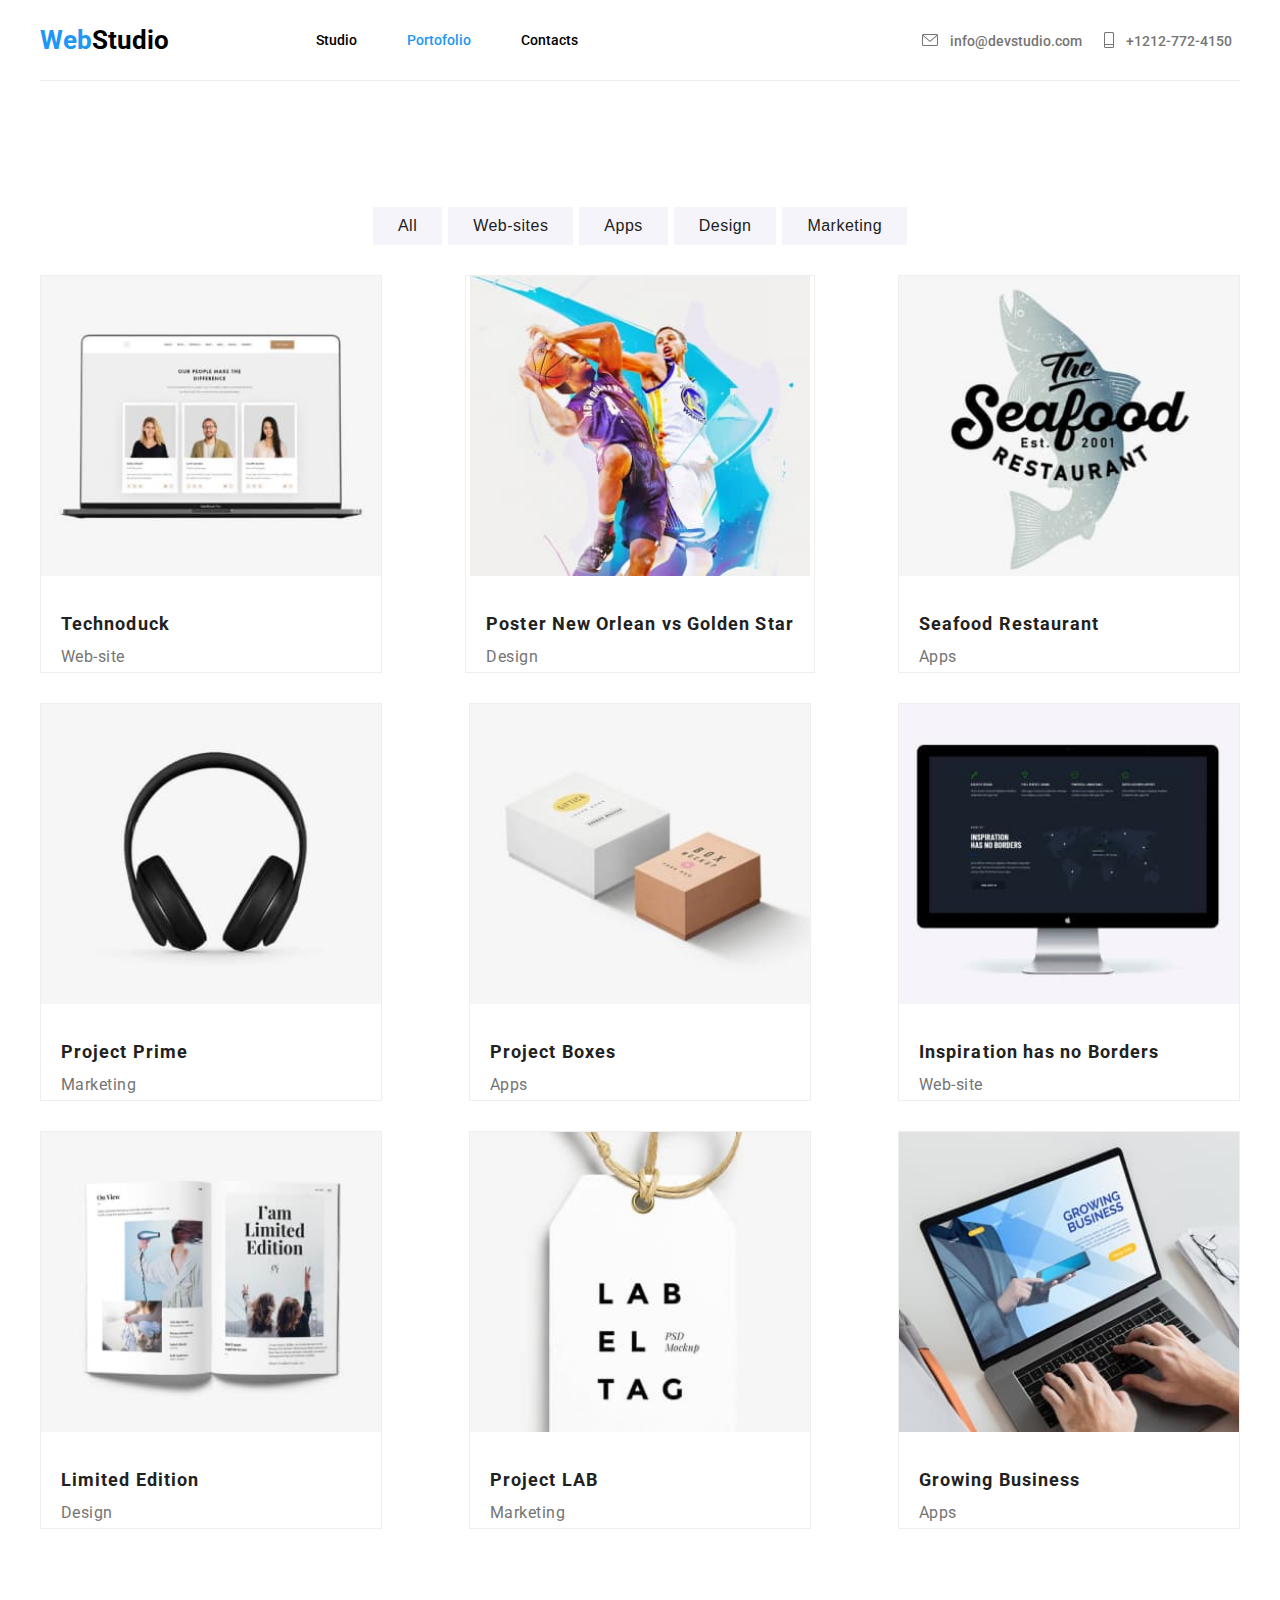
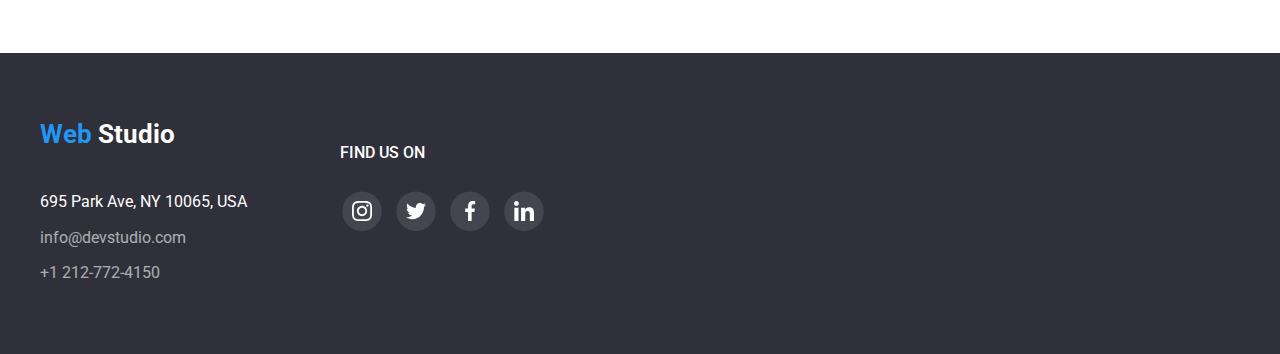
==== portofolio.html @ e216e105 "Add portofolio" ====
<!DOCTYPE html>
<html lang="en">

<head>
  <meta charset="UTF-8">
  <meta name="viewport" content="width=device-width, initial-scale=1.0">
  <title>Portofolio</title>
  <link rel="preconnect" href="https://fonts.googleapis.com">
  <link rel="preconnect" href="https://fonts.gstatic.com" crossorigin>
  <link href="https://fonts.googleapis.com/css2?family=Raleway:wght@700&family=Roboto:wght@400;500;700&display=swap"
    rel="stylesheet">

  <link rel="stylesheet" href="css/styles.css" />
</head>

<body class="Portofolio-page">
  <header>
    <!--Navigation bar-->
    <div class="header-container container" id="header-container container">
      <div>
        <span class="top-logo">
          <a href="/index.html"><span class="text-blue">Web</span><span class="text-black">Studio</span></a>
        </span>
        <div class="top-nav">
          <nav class="nav-container" id="nav-container">
            <ul>
              <li><a href="./index.html" class="nav-link">Studio</a></li>
              <li><a href="./portofolio.html" class="nav-link current">Portofolio</a></li>
              <li><a href="./contacts.html" class="nav-link">Contacts</a></li>
            </ul>
          </nav>
        </div>
      </div>
      <ul class="contact-header">
        <li>
          <svg width="16" height="13" viewBox="0 0 16 13" fill="none" xmlns="http://www.w3.org/2000/svg">
            <path
              d="M14.5 0.988403H1.50001C0.672854 0.988403 0 1.66103 0 2.4879V11.4848C0 12.3117 0.672854 12.9843 1.50001 12.9843H14.5C15.3271 12.9843 16 12.3117 16 11.4848V2.4879C16 1.66103 15.3271 0.988403 14.5 0.988403ZM14.5 1.98806C14.5679 1.98806 14.6325 2.00215 14.6916 2.02675L8 7.82445L1.30833 2.02675C1.36742 2.00218 1.43204 1.98806 1.49998 1.98806H14.5ZM14.5 11.9846H1.50001C1.22414 11.9846 0.999996 11.7606 0.999996 11.4848V3.0829L7.67236 8.86363C7.76661 8.94513 7.8833 8.98566 8 8.98566C8.1167 8.98566 8.23339 8.94516 8.32764 8.86363L15 3.0829V11.4848C15 11.7606 14.7759 11.9846 14.5 11.9846Z"
              fill="#757575" />
          </svg>
          <a href="https://www.info@devstudio.com/" target="_blank" class="Mail">info@devstudio.com</a>
        </li>
        <li>
          <svg width="10" height="16" viewBox="0 0 10 16" fill="none" xmlns="http://www.w3.org/2000/svg">
            <path
              d="M8.5 0H1.5C0.672848 0 0 0.672848 0 1.5V14.5C0 15.3272 0.672848 16 1.5 16H8.5C9.32715 16 10 15.3272 10 14.5V1.5C10 0.672848 9.32715 0 8.5 0ZM1.5 1H8.5C8.77588 1 9 1.22412 9 1.5V12H1V1.5C1 1.22412 1.22412 1 1.5 1ZM8.5 15H1.5C1.22412 15 1 14.7759 1 14.5V13H9V14.5C9 14.7759 8.77588 15 8.5 15Z"
              fill="#757575" />
          </svg>
          <a href="tel:+1212-772-4150">+1212-772-4150</a>
        </li>
      </ul>
    </div>
  </header>
  <br>
  <br>
  <main class="container">
    <section class="products-container">
      <div class="filters">
          <button class="button">All</button>
          <button class="button">Web-sites</button>
          <button class="button">Apps</button>
          <button class="button">Design</button>
          <button class="button">Marketing</button>
      </div>
      
        <ul class="products-list">
          <li>
            <div class="box-products">
              <div class="box-overlay">
                <p class="text-box">Technoduck is a state-of-the-art coronavirus distribution platform. Companies use this platform for digital
                  espionage
                  and attacks on competitors' secure servers.</p>
              </div>
              <img src="./Images/Laptop.jpg" alt="Technoduck" />
            </div>
            <div>
              <h3>Technoduck</h3>
              <p>Web-site</p>
            </div>
          </li>
          <li>
            <div class="box-products">
              <div class="box-overlay">
                <p class="text-box">Poster New Orlean vs Golden Star is a state-of-the-art coronavirus distribution platform. Companies use this platform for digital
                  espionage
                  and attacks on competitors' secure servers.</p>
              </div>
            <img src="./Images/Baschetball.jpg" alt="Poster New Orlean vs Golden Star" />
            </div>
           <div>
            <h3>Poster New Orlean vs Golden Star</h3>
            <p>Design</p>
           </div>
          </li>
          <li>
            <div class="box-products">
              <div class="box-overlay">
                <p class="text-box">Seafood Restaurant is a state-of-the-art coronavirus distribution platform. Companies use this
                  platform for digital
                  espionage
                  and attacks on competitors' secure servers.</p>
              </div>
            <img src="./Images/Fisch.jpg" alt="Seafood Restaurant " />
            </div>
           <div>
            <h3>Seafood Restaurant</h3>
            <p>Apps</p>
           </div>
          </li>
          <li>
            <div class="box-products">
              <div class="box-overlay">
                <p class="text-box">Project Prime is a state-of-the-art coronavirus distribution platform. Companies use this
                  platform for digital
                  espionage
                  and attacks on competitors' secure servers.</p>
              </div>
            <img src="./Images/Headphones.jpg" alt="Project Prime" />
             </div>
           <div>
            <h3>Project Prime</h3>
            <p>Marketing</p>
           </div>
          </li>
          <li>
            <div class="box-products">
              <div class="box-overlay">
                <p class="text-box">Project Boxes is a state-of-the-art coronavirus distribution platform. Companies use this
                  platform for digital
                  espionage
                  and attacks on competitors' secure servers.</p>
              </div>
            <img src="./Images/Box.jpg" alt="Project Boxes" />
            </div>
           <div>
            <h3>Project Boxes</h3>
            <p>Apps</p>
           </div>
          </li>
          <li>
            <div class="box-products">
              <div class="box-overlay">
                <p class="text-box">Inspiration has no Borders is a state-of-the-art coronavirus distribution platform. Companies use this
                  platform for digital
                  espionage
                  and attacks on competitors' secure servers.</p>
              </div>
            <img src="./Images/I-Mac.jpg" alt="Inspiration has no Borders" />
            </div>
           <div>
            <h3>Inspiration has no Borders</h3>
            <p>Web-site</p>
           </div>
          </li>
          <li>
            <div class="box-products">
              <div class="box-overlay">
                <p class="text-box">Limited Edition is a state-of-the-art coronavirus distribution platform. Companies use this
                  platform for digital
                  espionage
                  and attacks on competitors' secure servers.</p>
              </div>
            <img src="./Images/Book.jpg" alt="Limited Edition" />
            </div>
           <div>
            <h3>Limited Edition</h3>
            <p>Design</p>
           </div>
          </li>
          <li>
            <div class="box-products">
              <div class="box-overlay">
                <p class="text-box">Project LAB is a state-of-the-art coronavirus distribution platform. Companies use this
                  platform for digital
                  espionage
                  and attacks on competitors' secure servers.</p>
              </div>
            <img src="./Images/Tag.jpg" alt="Project LAB" />
            </div>
           <div>
            <h3>Project LAB</h3>
            <p>Marketing</p>
           </div>
          </li>
          <li>
            <div class="box-products">
              <div class="box-overlay">
                <p class="text-box">Growing Business is a state-of-the-art coronavirus distribution platform. Companies use this
                  platform for digital
                  espionage
                  and attacks on competitors' secure servers.</p>
              </div>
            <img src="./Images/Write.jpg" alt="Growing Business" />
            </div>
           <div>
            <h3>Growing Business</h3>
            <p>Apps</p>
           </div>
          </li>
        </ul>
    </section>
  </main>
  <!-- Contact Adress -->
  <footer>
    <div class="footer-parent-container container">
      <div class="footer-child-container">
        <div class="logo-container">
          <p>
            <span class="footer-logo-text"><span class="text-blue">Web</span>
              <span class="text-white">Studio</span></span>
          </p>
        </div>
        <div class="footer-adress">
          <address>
            <p>695 Park Ave, NY 10065, USA</p>
          </address>
        </div>
    
        <p><a href="mailto:info@devstudio.com">info@devstudio.com</a></p>
        <p><a href="tel:+1 212-772-4150">+1 212-772-4150</a></p>
      </div>
      <div class="footer-child-container">
        <div class="social">
          <h3>FIND US ON</h3>
        </div>
        <ul class="social-icons">
          <li class="icon">
            <svg width="20" height="20" viewBox="0 0 20 20" fill="none" xmlns="http://www.w3.org/2000/svg">
              <g clip-path="url(#clip0_81207_563)">
                <path
                  d="M19.9804 5.88005C19.9336 4.81738 19.7617 4.0868 19.5156 3.45374C19.2616 2.78176 18.8709 2.18014 18.359 1.68002C17.8589 1.1721 17.2533 0.777435 16.5891 0.527447C15.9524 0.281274 15.2256 0.109427 14.163 0.0625732C13.0924 0.0117516 12.7525 0 10.0371 0C7.32173 0 6.98185 0.0117516 5.91521 0.0586052C4.85253 0.105459 4.12195 0.277459 3.48904 0.523479C2.81692 0.777435 2.2153 1.16814 1.71517 1.68002C1.20726 2.18014 0.812743 2.78573 0.562603 3.44992C0.31643 4.0868 0.144583 4.81341 0.0977294 5.87609C0.0469078 6.9467 0.0351562 7.28658 0.0351562 10.002C0.0351562 12.7173 0.0469078 13.0572 0.0937614 14.1239C0.140615 15.1865 0.312615 15.9171 0.558787 16.5502C0.812743 17.2221 1.20726 17.8238 1.71517 18.3239C2.2153 18.8318 2.82088 19.2265 3.48508 19.4765C4.12195 19.7226 4.84856 19.8945 5.91139 19.9413C6.97788 19.9883 7.31791 19.9999 10.0333 19.9999C12.7487 19.9999 13.0885 19.9883 14.1552 19.9413C15.2179 19.8945 15.9484 19.7226 16.5813 19.4765C17.9254 18.9568 18.9881 17.8941 19.5078 16.5502C19.7538 15.9133 19.9258 15.1865 19.9727 14.1239C20.0195 13.0572 20.0313 12.7173 20.0313 10.002C20.0313 7.28658 20.0273 6.9467 19.9804 5.88005ZM18.1794 14.0457C18.1364 15.0225 17.9723 15.5499 17.8356 15.9015C17.4995 16.7728 16.808 17.4643 15.9367 17.8004C15.5851 17.9372 15.0538 18.1012 14.0809 18.1441C13.026 18.1911 12.7096 18.2027 10.0411 18.2027C7.37255 18.2027 7.05221 18.1911 6.00113 18.1441C5.02438 18.1012 4.49693 17.9372 4.1453 17.8004C3.71171 17.6402 3.31704 17.3862 2.9967 17.0541C2.6646 16.7298 2.41065 16.3391 2.2504 15.9055C2.11365 15.5539 1.94959 15.0225 1.90671 14.0497C1.8597 12.9948 1.8481 12.6783 1.8481 10.0097C1.8481 7.34122 1.8597 7.02087 1.90671 5.96995C1.94959 4.99319 2.11365 4.46575 2.2504 4.11412C2.41065 3.68038 2.6646 3.28586 3.00067 2.96536C3.32483 2.63327 3.71553 2.37931 4.14927 2.21921C4.5009 2.08247 5.03231 1.9184 6.0051 1.87537C7.05999 1.82851 7.37652 1.81676 10.0449 1.81676C12.7174 1.81676 13.0337 1.82851 14.0848 1.87537C15.0616 1.9184 15.589 2.08247 15.9407 2.21921C16.3742 2.37931 16.7689 2.63327 17.0893 2.96536C17.4213 3.28967 17.6753 3.68038 17.8356 4.11412C17.9723 4.46575 18.1364 4.99701 18.1794 5.96995C18.2263 7.02484 18.238 7.34122 18.238 10.0097C18.238 12.6783 18.2263 12.9908 18.1794 14.0457Z"
                  fill="white" />
                <path
                  d="M10.0371 4.86414C7.20074 4.86414 4.89941 7.16531 4.89941 10.0019C4.89941 12.8384 7.20074 15.1396 10.0371 15.1396C12.8737 15.1396 15.1749 12.8384 15.1749 10.0019C15.1749 7.16531 12.8737 4.86414 10.0371 4.86414ZM10.0371 13.3346C8.19702 13.3346 6.70442 11.8421 6.70442 10.0019C6.70442 8.16159 8.19702 6.66914 10.0371 6.66914C11.8774 6.66914 13.3698 8.16159 13.3698 10.0019C13.3698 11.8421 11.8774 13.3346 10.0371 13.3346Z"
                  fill="white" />
                <path
                  d="M16.5775 4.6611C16.5775 5.32346 16.0404 5.86052 15.3779 5.86052C14.7155 5.86052 14.1785 5.32346 14.1785 4.6611C14.1785 3.99858 14.7155 3.46167 15.3779 3.46167C16.0404 3.46167 16.5775 3.99858 16.5775 4.6611Z"
                  fill="white" />
              </g>
              <defs>
                <clipPath id="clip0_81207_563">
                  <rect width="20" height="20" fill="white" />
                </clipPath>
              </defs>
            </svg>
          </li>
          <li class="icon">
            <svg width="20" height="18" viewBox="0 0 20 18" fill="none" xmlns="http://www.w3.org/2000/svg">
              <path
                d="M20 2.79875C19.2563 3.125 18.4637 3.34125 17.6375 3.44625C18.4875 2.93875 19.1363 2.14125 19.4412 1.18C18.6488 1.6525 17.7738 1.98625 16.8412 2.1725C16.0887 1.37125 15.0162 0.875 13.8462 0.875C11.5763 0.875 9.74875 2.7175 9.74875 4.97625C9.74875 5.30125 9.77625 5.61375 9.84375 5.91125C6.435 5.745 3.41875 4.11125 1.3925 1.6225C1.03875 2.23625 0.83125 2.93875 0.83125 3.695C0.83125 5.115 1.5625 6.37375 2.6525 7.1025C1.99375 7.09 1.3475 6.89875 0.8 6.5975C0.8 6.61 0.8 6.62625 0.8 6.6425C0.8 8.635 2.22125 10.29 4.085 10.6712C3.75125 10.7625 3.3875 10.8062 3.01 10.8062C2.7475 10.8062 2.4825 10.7913 2.23375 10.7362C2.765 12.36 4.2725 13.5538 6.065 13.5925C4.67 14.6838 2.89875 15.3412 0.98125 15.3412C0.645 15.3412 0.3225 15.3263 0 15.285C1.81625 16.4563 3.96875 17.125 6.29 17.125C13.835 17.125 17.96 10.875 17.96 5.4575C17.96 5.27625 17.9538 5.10125 17.945 4.9275C18.7588 4.35 19.4425 3.62875 20 2.79875Z"
                fill="white" />
            </svg>
          </li>
          <li class="icon">
            <svg width="20" height="20" viewBox="0 0 20 20" fill="none" xmlns="http://www.w3.org/2000/svg">
              <g clip-path="url(#clip0_81207_553)">
                <path
                  d="M13.3309 3.32083H15.1567V0.140833C14.8417 0.0975 13.7584 0 12.4967 0C9.86422 0 8.06088 1.65583 8.06088 4.69917V7.5H5.15588V11.055H8.06088V20H11.6226V11.0558H14.4101L14.8526 7.50083H11.6217V5.05167C11.6226 4.02417 11.8992 3.32083 13.3309 3.32083Z"
                  fill="white" />
              </g>
              <defs>
                <clipPath id="clip0_81207_553">
                  <rect width="20" height="20" fill="white" />
                </clipPath>
              </defs>
            </svg>
      
          </li>
          <li class="icon">
            <svg width="20" height="20" viewBox="0 0 20 20" fill="none" xmlns="http://www.w3.org/2000/svg">
              <g clip-path="url(#clip0_81207_547)">
                <path
                  d="M19.9951 20.0001V19.9993H20.0001V12.6643C20.0001 9.07593 19.2276 6.31177 15.0326 6.31177C13.0159 6.31177 11.6626 7.41843 11.1101 8.4676H11.0517V6.64677H7.07422V19.9993H11.2159V13.3876C11.2159 11.6468 11.5459 9.96343 13.7017 9.96343C15.8259 9.96343 15.8576 11.9501 15.8576 13.4993V20.0001H19.9951Z"
                  fill="white" />
                <path d="M0.329956 6.64746H4.47662V20H0.329956V6.64746Z" fill="white" />
                <path
                  d="M2.40167 0C1.07583 0 0 1.07583 0 2.40167C0 3.7275 1.07583 4.82583 2.40167 4.82583C3.7275 4.82583 4.80333 3.7275 4.80333 2.40167C4.8025 1.07583 3.72667 0 2.40167 0V0Z"
                  fill="white" />
              </g>
              <defs>
                <clipPath id="clip0_81207_547">
                  <rect width="20" height="20" fill="white" />
                </clipPath>
              </defs>
            </svg>
          </li>
        </ul>
      </div>
    </div>
  </footer>
</body>
</html>
---- css/styles.css ----
@import url('resetCss.css');

:root {
    --link-text: "Roboto", sans-serif;
    --heading-font-family: "Raleway", sans-serif;
    --link-background-color: #ffffff;
    --link-hover-color: #2196F3;
    --link-title-color: #212121;
    --link-paragraph-contacts-color: #757575;
    --link-logo-text: "Raleway", sans-serif;
    --btn-primary-bg-color: #2196F3;
    --btn-primary-color: #fff;
}

body {
    font-family: var(--link-text);
}

/* tag zone */




h2 {
  font-family: var(--link-text);
  font-weight: 700;
  font-size: 38px;
  text-align: center;
  padding-left: 0px;
  line-height: 42.19px;
  margin-left: 21px;
}

h3 {
    font-style: var(--link-text);
    font-weight: 500;
    line-height: 18.75px;
    padding-top: 30px;
}


h5 {
    font-family: var(--link-text);
    font-weight: 700;
    font-size: 14px;
    line-height: 16.41px;
}


a {

}

/* Studio */

/* Buttons */
.btn-primary {
    color: var(--btn-primary-color);
    box-sizing: border-box;
    min-width: 200px;
    padding: 10px 5px;
    height: 50px;
    border-radius: 4px;
    border: 1px solid transparent;
    background: var(--btn-primary-bg-color);
    text-align: center;
    line-height: 28px;
}

/* general */
.container {
    width: 100%;
    max-width: 1200px;
    margin: auto
}


/* header section */
.header-container {
    max-width: 1200px;
    width: 100%;
    border-bottom: 1px solid #ececec;
    height: 80px;
}

.header-container {
    border-bottom: 1px solid #ececec;
    height: 80px;
    display: flex;
    flex-direction: row;
    justify-content: space-between;
    text-decoration: none;
    align-items: center;
}

.header-container>nav {
    display: flex;
    flex-direction: row;
    align-items: center;
}

.header-container div {
    display: flex;
    flex-direction: row;
    align-items: center;
}

.text-blue,
.text-black,
.text-white {
   font-family: var(--link-text);
}

.top-logo {
    text-decoration: none;
    font-family: var(--heading-font-family);
    font-weight: 700;
    font-size: 26px;
    line-height: 30.52px;
    margin-right: 93px;
    width: 15%;
}

.text-blue {
    color: blue;
}

.text-black {
    color: black;
}

nav li a {
    color: black;

}

nav li a:hover {
    color: #2196F3;
}

.nav-container {
    color: var(--link-hover-color);
    font-family: var(--link-text);
    font-size: 14px;
    font-weight: 500;
    line-height: 16.41px;
    text-decoration: none;
    margin-left: 93px;
}

.nav-container ul {
    display: flex;
    flex-direction: row;
    justify-content: space-between;
    text-decoration: none;
    list-style: none;
    padding-inline-start: 0px;
}

.nav-container ul li+li {
    margin-left: 50px;
}

.current {
    color: #2196f3;
}

.current:hover {
    padding-bottom: 25px;
    color: var(--link-hover-color);
    border-bottom: 4px solid #2196f3;
    border-radius: 2px;
}


.contact-email:hover a,
.contact-phone:hover a {
    color: var(--link-hover-color);   
}

.contact-header li {
    display: inline-block;
    vertical-align: middle;
}

.contact-header li + li {
    margin-left: 10px;
}

.contact-header li a,
.contact-header li svg {
    display: inline-block;
    vertical-align: middle;
    margin-right: 8px;
}

.contact-header li:hover a {
     color: var(--link-hover-color);
}

.contact-header li:hover svg path {
    fill: var(--link-hover-color);
}

.contact-header li a {
    font-family: var(--link-text);
    color: var(--link-paragraph-contacts-color);
    font-size: 14px;
    font-weight: 500;
}

.header-container div {
   width: 50%;
}

.contact-header li svg {
    position: relative;
    top: -1px;
}

.contact-header {
    min-width: 35%;
    text-align: right;
}


.envelope   {
    display:inline;
    width: 1em;
    height: 1em;
    stroke-width: 0;
    stroke: currentColor;
    fill: currentColor;
    margin-right: 10px;
    cursor: pointer;
}


.smartphone {
   width: 0.625em;
}
    

.smartphone {
    display: inline;
    width: 1em;
    height: 1em;
    stroke-width: 0;
    stroke: currentColor;
    fill: currentColor;
    margin-right: 10px;
    cursor:pointer;
}


.banner-section {
    background: url("../images/banner-background-img.png");
    height: 600px;
    max-width: 1600px;
    margin: auto;
    background-color: #2F303A;
    background-repeat: no-repeat;
    background-size: cover;
    display: block;
}

.banner-section::after {
    content: "";
    position: absolute;
    height: 600px;
    background-color: rgba(196, 196, 196, 0.3);
    z-index: 1;
    display: block;
    top: 80px;
    max-width: 1600px;
    width: 100%;
}


.banner-container {
    display: flex;
    flex-direction: column;
    align-items: center;
    justify-content: center;
    height: 100%;
    position: relative;
    z-index: 2;
}

.banner-section h1 {
  font-family: var(--link-text);
  font-weight: 900;
  font-size: 44px;
  line-height: 60px;
  text-align: center;
  font-size: 40px;
  color: var(--link-background-color);
  margin-bottom: 50px;
  width: 600px;
}

.banner-container:hover {
    color: #ffffff;
}

.studio-page .button-service {
    display: flex;
    flex-direction: row;
    align-items: center;
    height: 50px;
    width: 200px;
    background-color: rgba(33, 150, 243, 1);
    border-radius: 4px;
    }
    
.studio-page .button-service {
    font-family: var(--link-text);
    font-weight: 700;
    font-size: 16px;
    line-height: 30px;
    padding-left: 27px;
    color: rgba(255, 255, 255, 1);
    background-color: rgba(33, 150, 243, 1) ;
    border: none;
}

.studio-page .button-service:hover {
    background-color: rgba(24, 140, 232, 1);
}


.group-container {
    padding: 94px 0;
}

.features  {
    display: flex;
    justify-content: space-between;
    flex-direction: row;
}

.features .feature {
   width: 270px;
}

.feature-img {
   margin-bottom: 20px;
}

.text-container {
   display: flex;
   flex-direction: row;
   justify-content: space-between;
}

.text {
    padding-top: 25px;
}


.text-container li:last-child {
    padding-right: 0;
}

.text-container h5 {
    font-family: var(--link-text);
    font-weight: 700;
    color: var(--link-title-color);
    margin-bottom: 15px;
}


p {
    font-family: var(--link-text);
    font-weight: 400;
    line-height: 1.3;
    color: var(--link-paragraph-contacts-color);
}

.mail {
    color: #2196F3;
}

a {
    color: black;
}

a:hover {
    color: blue;
}

.comercial-container {
    width: 1170px;
    height: 386px;
    padding-top: 94px;
    padding-left: 215px;
}

h2 {
    font-family: var(--link-text);
    font-weight: 700;
    font-size: 38px;
    text-align: center;
    padding-left: 0px;
    line-height: 42.19px;
    margin-left: 21px;
}

h5 {
   font-family: var(--link-text);
   font-weight: 700;
   font-size: 14px;
   line-height: 16.41px;
}

.item-services   {
    display: flex;
    flex-direction: row;
    align-items: center;
    justify-content: space-between;
    height: 386px;
    margin-top: 46px;
}

.employe h2 {
    position: relative;
    top: 50px;
}

.team-container {
    height: 648px;
    background-color: #F5F4FA;
}
    
.employe-container {
    display: flex;
    justify-content: space-around;
    height: 628px;
    align-items: center;
    
}

.employes  {
    border-radius: 0 0 4px 4px ;
    box-shadow: 0 4px 5px #a3a2a2 ;
    height: 428px;
}

.team-icons li {
    display: flex;
    justify-content: center;
    align-items: center;
    width: 44px;
    height: 44px;
    background-color: #fff;
    clip-path: circle(45%);
    border-radius: 50%;
    fill: #AFB1B8;
}


.team:hover  {
    fill: white;
    background-color: var(--link-hover-color);
    cursor: pointer;
}

.box h5 {
    color: rgba(255, 255, 255, 1);
    font-family: var(--link-text);
    font-weight: 700;
    font-size: 14px;
    line-height: 16.41px;
}

.box {
    width: 386px;
    height: 70px;
    background-color: rgba(47, 48, 58, 0.8);
    display: flex;
    justify-content: center;
    align-items: center;
    position: relative;
    bottom: 72px;
}

.employe-container h3 {
    font-style: var(--link-text);
    font-weight: 500;
    line-height: 18.75px;
    text-align: center;
    padding-top: 30px;
}

.employe-container p {
    font-style: var(--link-text);
    font-weight: 400;
    line-height: 18.75px;
    text-align: center;
    padding-top: 10px;
}

.team-icons {
    display: flex;
    flex-direction: row;
    justify-content: space-evenly;
    align-items: start;
    margin-top: 28px;
}

.regular-customers {
    width: 1170px;
    height: 184px;
    padding-top: 94px;
    padding-bottom: 94px;
}

.regular-text {
    font-family: var(--link-text);
    font-weight: 700;
    text-align: center;
    margin-bottom: 30px;
}


.customer-container {
    display: flex;
    justify-content: space-between;
    align-items: center;
    
}

.customer {
    border-radius: 4px;
    border: 1px solid #AFB1B8;
    display: flex;
    align-items: center;
    justify-content: center;
    width: 170px;
    height: 90px;
}
.customer-container .customer:hover {
    border-color: #2196F3;
}

.customer-container .customer:hover svg path{
    fill: #2196F3;
}

footer {
    background: #2F303A;
    padding: 60px 0;
}

.footer-parent-container {
    display: flex;
}

.footer-child-container {
    width: 25%;
    display: flex;
    flex-direction: column;
    justify-content: space-between;
}

.footer-child-container:nth-child(2) {
    width: 75%;
    display: flex;
    flex-direction: column;
    justify-content: space-around;
    padding-bottom: 60px;

}


.footer-parent-container address,
.footer-parent-container a {
    color: #fff;
}

.footer-parent-container a {
    opacity: 60%;
}

.footer-parent-container address,
.footer-parent-container p {
    margin-top: 5px;
    margin-bottom: 10px;
}

.logo-container {
    margin-bottom: 25px;
    
}

.footer-logo-text { 
    font-family: var(--heading-font-family);
    font-weight: 700;
    font-size: 26px;
}

.social-container {
    display: flex;
    justify-content: flex-start;
    align-items: center;
}

.social {
    display: flex;
    font-family: var(--link-text);
    font-weight: 700;
    color:rgba(255, 255, 255, 1);
    margin-bottom: 25px;
}


.footer-adress p {
    font-family: var(--link-text);
    font-weight: 400;
    color: #FFFFFF;
}

.social-icons  {
  display: flex;
  flex-direction: row;
}

.social-icons li {
    display: flex;
    justify-content: center;
    align-items: center;
    width: 44px;
    height: 44px;
    background-color: rgba(255, 255, 255, 0.1);
    clip-path: circle(45%);   
    border-radius: 50%;
}

.social-icons li + li {
    margin-left: 10px;
}

.social-icons li:hover {
    background-color:rgba(33, 150, 243, 1);
    cursor: pointer;
}

.modal {
    position: fixed;
    width: 100vw;
    height: 100vh;
    top: 0;
    left: 0;
    display: flex;
    justify-content: center;
    align-items: center;
    background-color: rgba(0, 0, 0, 0.2);
    z-index: 999999;

}

.modal-content {
    background-color: white;
    width: 528px;
    height: 581px;
    padding: 20px;
    border: 1px solid #888;
    position: relative;
    opacity: 1;
    transition: opacity .5s linear;
    
}

.is-hidden {
    visibility: hidden;
   
}

.is-hidden .modal-content  {
    opacity: 0;
    transition: visibility 0s .5s, opacity .5s linear;
}

.close-btn {
    width: 30px;
    height: 30px;
    display: block;
    border: 1px solid rgba(0, 0, 0, 0.1);
    border-radius: 50%;
    color: black;
    cursor: pointer;
    position: absolute;
    top:8px;
    right:8px;
    background: none;
    font-size: 25px;
    line-height: 30px;
}



/* general */
.container {
    width: 100%;
    max-width: 1200px;
    margin: auto
}



/* Portofolio */
.text-blue,
.text-white,
.text-black {
    font-family: var(--link-text);
}

.text-blue {
    color: #2196F3;

}

.text-black {
    color:#000000;
}

.text-white {
    color: #fff;
}

.nav-container  {
    color: var(--link-hover-color);
    font-family: var(--link-text);
    font-size: 14px;
    font-weight: 500;
    line-height: 16.41px;
    text-decoration: none;
    
}

.nav-container ul {
    display: flex;
    flex-direction: row;
    justify-content: space-between;
    text-decoration: none;
    list-style: none;
    padding-inline-start: 0px;
}

.nav-container ul li + li {
    margin-left: 50px ;
}

.current {
    color: #2196f3;
}

a {
    color:#0060b6;
    text-decoration: none;
}

.contacts {
    color: var(--link-hover-color);
    font-family: var(--link-text);
    text-decoration: none;
    font-weight: 500;
    font-size: 14px;
    line-height: 16.41px;
}

.contacts a {
    padding-right: 20px;
    color: #757575;
}

.contacts a:hover {
    color: #2196F3;
}

.contacts a:focus {
    color: #2196F3;
}

.header-container {
    border-bottom: 1px solid #ececec;
    height: 80px;
    display: flex;
    flex-direction: row;
    justify-content: space-between;
    text-decoration: none;
    align-items: center;
}
       
.header-container  div {
    display: flex;
    flex-direction: row;
    align-items: center;
}

/* main section */
.main-block {
    box-sizing: border-box;
}

.products-container {
    padding-top: 94px;
    padding-bottom: 94px;
    margin-left: auto;
}


.filters {
    display: flex;
    flex-direction: row;
    justify-content: center;
    background: var(--link-background-color);
    border: none;
    list-style: none;
    margin-bottom: 30px;
}

.filters button {
    margin-inline: 3px;
    background-color: #F5F4FA;
    border-style: none;
    color: var(--link-title-color);
    text-align: center;
    font-size: 16px;
    font-style: normal;
    font-weight: 500;
    letter-spacing: 0.48px;
    padding: 10px 25px; 
    cursor: pointer;
}

.filters button:focus {
    color: var(--link-background-color);
    background-color: var(--link-hover-color);
    border-radius: 4px;
    
}

.filters button:hover {
    color: var(--link-background-color);
    background-color: var(--link-hover-color);
    border-radius: 4px;
    box-shadow:  0 2px 2px 0 rgba(148, 148, 148, 1.12);
}

.products-list {
    list-style: none;
    display: flex;
    flex-direction: row;
    flex-wrap: wrap;
    padding: 0;
    justify-content: space-between;
}

.products-list li {
    border: 1px solid #eee;
    margin-bottom: 30px;
}

.products-list li:hover  {
    border-radius: 0 0 4px 4px;
    box-shadow: 0 4px 5px #a3a2a2;
    cursor: pointer;
}

.products-list li:focus {
    border-radius: 0 0 4px 4px;
    box-shadow: 0 4px 5px #a3a2a2;
}

.products-list li > div {
    padding: 0px 20px;
}

.products-list li h3 {
   color: var(--link-title-color); 
   font-size: 18px;
   font-style: var(--link-text);
   font-weight: 700;
   line-height: 36px;
   letter-spacing: 1.08px;
   text-align: start;
}

.products-list .text-box  {
    color: rgba(255, 255, 255, 1);
    font-size: 18px;
    margin: 0;
    display: flex;
    justify-content: center;
    flex-direction: column;
    align-items: center;
}

.products-list li p {
   color: var(--link-paragraph-contacts-color);
   font-size: 16px;
   font-style: var(--link-text);
   font-weight: 400;
   line-height: 30px;
   letter-spacing: 0.48px;
}

.box-products {
    position: relative;
    width: 300px;
    height: 300px;
    margin: 0 auto;
    overflow: hidden;
    display: flex;
    justify-content: center;
}

.box-overlay {
    position: absolute;
    top: 0;
    left: 0;
    width: 100%;
    height: 100%;
    background-color: rgba(33, 150, 243, 0.9);
    transform:translatey(100%);
    transition: transform 250ms ease-in-out;
    display: flex;
    padding-inline: 24px;
    box-sizing: border-box;
}

.products-list li:hover .box-overlay {
    transform: translatey(0);
    transition-timing-function: cubic-bezier(0.1,0.7,1.0,0.1);
}

.products-list li:focus .box-overlay {
    transform: translateY(0);
    transition-timing-function: cubic-bezier(0.1,0.7,1.0,0.1);
}



/* **********
   footer
************* */

footer {
    background: #2F303A;
    padding: 60px 0;
}

.footer-container address,
.footer-container a  {
   color: #fff;
}

.footer-container a {
   opacity: 60%;
} 
.footer-container address,
.footer-container p  {
  margin-top: 5px;
  margin-bottom: 10px;
}

.logo-container {
   margin-bottom: 25px;
}
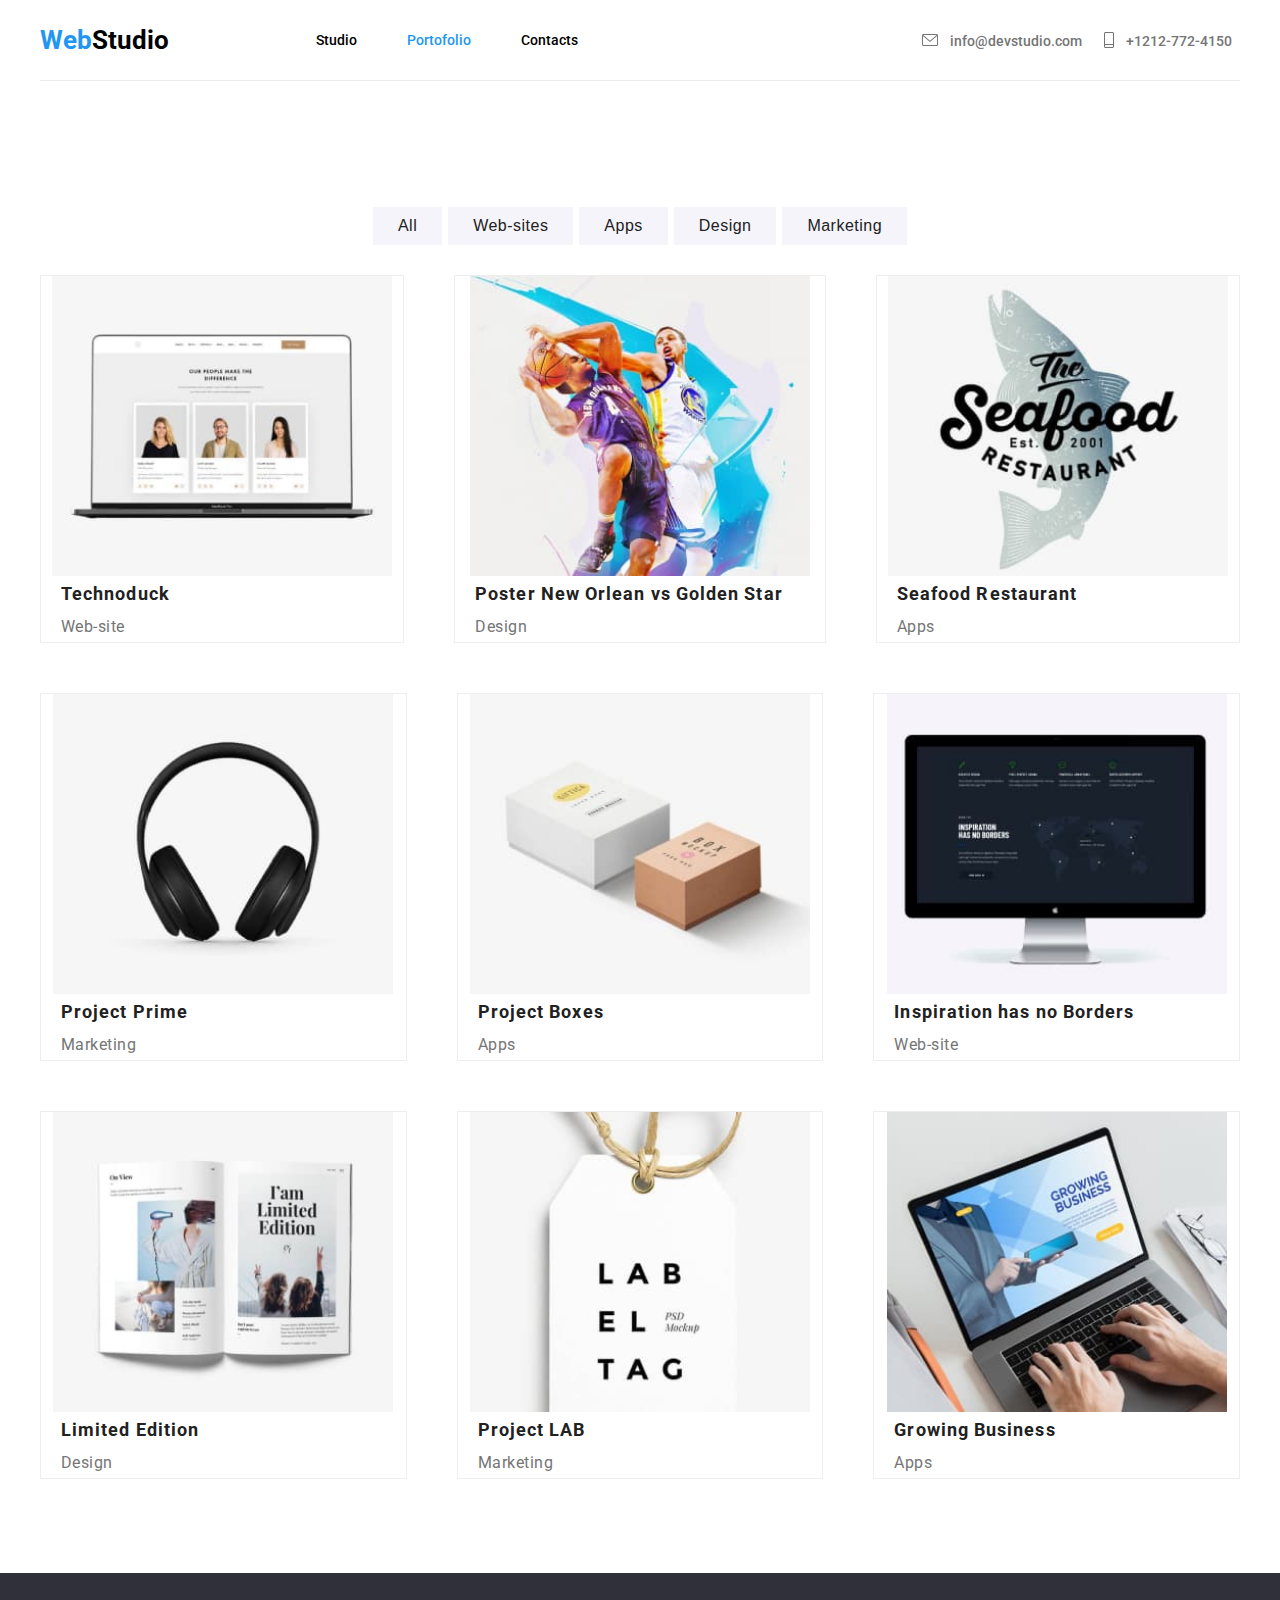
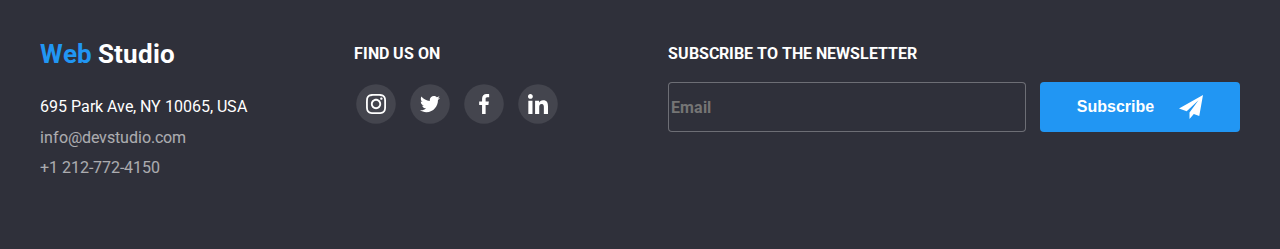
==== commit a62610ff: "update portofolio" ====
--- a/portofolio.html
+++ b/portofolio.html
@@ -202,89 +202,100 @@
   </main>
   <!-- Contact Adress -->
   <footer>
-    <div class="footer-parent-container container">
-      <div class="footer-child-container">
-        <div class="logo-container">
-          <p>
-            <span class="footer-logo-text"><span class="text-blue">Web</span>
-              <span class="text-white">Studio</span></span>
-          </p>
+    <div class="container">
+      <div class="row">
+        <div class="col">
+          <div class="logo-container">
+            <p>
+              <span class="footer-logo-text"><span class="text-blue">Web</span>
+                <span class="text-white">Studio</span></span>
+            </p>
+          </div>
+          <div class="footer-adress">
+            <address>
+              <p>695 Park Ave, NY 10065, USA</p>
+            </address>
+          </div>
+  
+          <p><a href="mailto:info@devstudio.com">info@devstudio.com</a></p>
+          <p><a href="tel:+1 212-772-4150">+1 212-772-4150</a></p>
         </div>
-        <div class="footer-adress">
-          <address>
-            <p>695 Park Ave, NY 10065, USA</p>
-          </address>
+        <div class="col">
+          <h4>FIND US ON</h4>
+          <ul class="social-icons">
+            <li class="icon">
+              <svg width="20" height="20" viewBox="0 0 20 20" fill="none" xmlns="http://www.w3.org/2000/svg">
+                <g clip-path="url(#clip0_81207_563)">
+                  <path
+                    d="M19.9804 5.88005C19.9336 4.81738 19.7617 4.0868 19.5156 3.45374C19.2616 2.78176 18.8709 2.18014 18.359 1.68002C17.8589 1.1721 17.2533 0.777435 16.5891 0.527447C15.9524 0.281274 15.2256 0.109427 14.163 0.0625732C13.0924 0.0117516 12.7525 0 10.0371 0C7.32173 0 6.98185 0.0117516 5.91521 0.0586052C4.85253 0.105459 4.12195 0.277459 3.48904 0.523479C2.81692 0.777435 2.2153 1.16814 1.71517 1.68002C1.20726 2.18014 0.812743 2.78573 0.562603 3.44992C0.31643 4.0868 0.144583 4.81341 0.0977294 5.87609C0.0469078 6.9467 0.0351562 7.28658 0.0351562 10.002C0.0351562 12.7173 0.0469078 13.0572 0.0937614 14.1239C0.140615 15.1865 0.312615 15.9171 0.558787 16.5502C0.812743 17.2221 1.20726 17.8238 1.71517 18.3239C2.2153 18.8318 2.82088 19.2265 3.48508 19.4765C4.12195 19.7226 4.84856 19.8945 5.91139 19.9413C6.97788 19.9883 7.31791 19.9999 10.0333 19.9999C12.7487 19.9999 13.0885 19.9883 14.1552 19.9413C15.2179 19.8945 15.9484 19.7226 16.5813 19.4765C17.9254 18.9568 18.9881 17.8941 19.5078 16.5502C19.7538 15.9133 19.9258 15.1865 19.9727 14.1239C20.0195 13.0572 20.0313 12.7173 20.0313 10.002C20.0313 7.28658 20.0273 6.9467 19.9804 5.88005ZM18.1794 14.0457C18.1364 15.0225 17.9723 15.5499 17.8356 15.9015C17.4995 16.7728 16.808 17.4643 15.9367 17.8004C15.5851 17.9372 15.0538 18.1012 14.0809 18.1441C13.026 18.1911 12.7096 18.2027 10.0411 18.2027C7.37255 18.2027 7.05221 18.1911 6.00113 18.1441C5.02438 18.1012 4.49693 17.9372 4.1453 17.8004C3.71171 17.6402 3.31704 17.3862 2.9967 17.0541C2.6646 16.7298 2.41065 16.3391 2.2504 15.9055C2.11365 15.5539 1.94959 15.0225 1.90671 14.0497C1.8597 12.9948 1.8481 12.6783 1.8481 10.0097C1.8481 7.34122 1.8597 7.02087 1.90671 5.96995C1.94959 4.99319 2.11365 4.46575 2.2504 4.11412C2.41065 3.68038 2.6646 3.28586 3.00067 2.96536C3.32483 2.63327 3.71553 2.37931 4.14927 2.21921C4.5009 2.08247 5.03231 1.9184 6.0051 1.87537C7.05999 1.82851 7.37652 1.81676 10.0449 1.81676C12.7174 1.81676 13.0337 1.82851 14.0848 1.87537C15.0616 1.9184 15.589 2.08247 15.9407 2.21921C16.3742 2.37931 16.7689 2.63327 17.0893 2.96536C17.4213 3.28967 17.6753 3.68038 17.8356 4.11412C17.9723 4.46575 18.1364 4.99701 18.1794 5.96995C18.2263 7.02484 18.238 7.34122 18.238 10.0097C18.238 12.6783 18.2263 12.9908 18.1794 14.0457Z"
+                    fill="white" />
+                  <path
+                    d="M10.0371 4.86414C7.20074 4.86414 4.89941 7.16531 4.89941 10.0019C4.89941 12.8384 7.20074 15.1396 10.0371 15.1396C12.8737 15.1396 15.1749 12.8384 15.1749 10.0019C15.1749 7.16531 12.8737 4.86414 10.0371 4.86414ZM10.0371 13.3346C8.19702 13.3346 6.70442 11.8421 6.70442 10.0019C6.70442 8.16159 8.19702 6.66914 10.0371 6.66914C11.8774 6.66914 13.3698 8.16159 13.3698 10.0019C13.3698 11.8421 11.8774 13.3346 10.0371 13.3346Z"
+                    fill="white" />
+                  <path
+                    d="M16.5775 4.6611C16.5775 5.32346 16.0404 5.86052 15.3779 5.86052C14.7155 5.86052 14.1785 5.32346 14.1785 4.6611C14.1785 3.99858 14.7155 3.46167 15.3779 3.46167C16.0404 3.46167 16.5775 3.99858 16.5775 4.6611Z"
+                    fill="white" />
+                </g>
+                <defs>
+                  <clipPath id="clip0_81207_563">
+                    <rect width="20" height="20" fill="white" />
+                  </clipPath>
+                </defs>
+              </svg>
+            </li>
+            <li class="icon">
+              <svg width="20" height="18" viewBox="0 0 20 18" fill="none" xmlns="http://www.w3.org/2000/svg">
+                <path
+                  d="M20 2.79875C19.2563 3.125 18.4637 3.34125 17.6375 3.44625C18.4875 2.93875 19.1363 2.14125 19.4412 1.18C18.6488 1.6525 17.7738 1.98625 16.8412 2.1725C16.0887 1.37125 15.0162 0.875 13.8462 0.875C11.5763 0.875 9.74875 2.7175 9.74875 4.97625C9.74875 5.30125 9.77625 5.61375 9.84375 5.91125C6.435 5.745 3.41875 4.11125 1.3925 1.6225C1.03875 2.23625 0.83125 2.93875 0.83125 3.695C0.83125 5.115 1.5625 6.37375 2.6525 7.1025C1.99375 7.09 1.3475 6.89875 0.8 6.5975C0.8 6.61 0.8 6.62625 0.8 6.6425C0.8 8.635 2.22125 10.29 4.085 10.6712C3.75125 10.7625 3.3875 10.8062 3.01 10.8062C2.7475 10.8062 2.4825 10.7913 2.23375 10.7362C2.765 12.36 4.2725 13.5538 6.065 13.5925C4.67 14.6838 2.89875 15.3412 0.98125 15.3412C0.645 15.3412 0.3225 15.3263 0 15.285C1.81625 16.4563 3.96875 17.125 6.29 17.125C13.835 17.125 17.96 10.875 17.96 5.4575C17.96 5.27625 17.9538 5.10125 17.945 4.9275C18.7588 4.35 19.4425 3.62875 20 2.79875Z"
+                  fill="white" />
+              </svg>
+            </li>
+            <li class="icon">
+              <svg width="20" height="20" viewBox="0 0 20 20" fill="none" xmlns="http://www.w3.org/2000/svg">
+                <g clip-path="url(#clip0_81207_553)">
+                  <path
+                    d="M13.3309 3.32083H15.1567V0.140833C14.8417 0.0975 13.7584 0 12.4967 0C9.86422 0 8.06088 1.65583 8.06088 4.69917V7.5H5.15588V11.055H8.06088V20H11.6226V11.0558H14.4101L14.8526 7.50083H11.6217V5.05167C11.6226 4.02417 11.8992 3.32083 13.3309 3.32083Z"
+                    fill="white" />
+                </g>
+                <defs>
+                  <clipPath id="clip0_81207_553">
+                    <rect width="20" height="20" fill="white" />
+                  </clipPath>
+                </defs>
+              </svg>
+  
+            </li>
+            <li class="icon">
+              <svg width="20" height="20" viewBox="0 0 20 20" fill="none" xmlns="http://www.w3.org/2000/svg">
+                <g clip-path="url(#clip0_81207_547)">
+                  <path
+                    d="M19.9951 20.0001V19.9993H20.0001V12.6643C20.0001 9.07593 19.2276 6.31177 15.0326 6.31177C13.0159 6.31177 11.6626 7.41843 11.1101 8.4676H11.0517V6.64677H7.07422V19.9993H11.2159V13.3876C11.2159 11.6468 11.5459 9.96343 13.7017 9.96343C15.8259 9.96343 15.8576 11.9501 15.8576 13.4993V20.0001H19.9951Z"
+                    fill="white" />
+                  <path d="M0.329956 6.64746H4.47662V20H0.329956V6.64746Z" fill="white" />
+                  <path
+                    d="M2.40167 0C1.07583 0 0 1.07583 0 2.40167C0 3.7275 1.07583 4.82583 2.40167 4.82583C3.7275 4.82583 4.80333 3.7275 4.80333 2.40167C4.8025 1.07583 3.72667 0 2.40167 0V0Z"
+                    fill="white" />
+                </g>
+                <defs>
+                  <clipPath id="clip0_81207_547">
+                    <rect width="20" height="20" fill="white" />
+                  </clipPath>
+                </defs>
+              </svg>
+            </li>
+          </ul>
         </div>
-    
-        <p><a href="mailto:info@devstudio.com">info@devstudio.com</a></p>
-        <p><a href="tel:+1 212-772-4150">+1 212-772-4150</a></p>
-      </div>
-      <div class="footer-child-container">
-        <div class="social">
-          <h3>FIND US ON</h3>
+        <div class="col">
+          <h4>SUBSCRIBE TO THE NEWSLETTER</h4>
+          <form class="form-newsletter">
+            <input type="email" name="email" id="email" required pattern="[a-z0-9._%+\-]+@[a-z0-9.\-]+\.[a-z]{2,}$"
+              placeholder="Email" />
+            <button type="subscribe"><span>Subscribe</span><svg class="footer-svg" width="24px" height="24px">
+                <use href="./images_svg/symbol-defs.svg#icon-icon-send" />
+              </svg></button>
+  
+          </form>
         </div>
-        <ul class="social-icons">
-          <li class="icon">
-            <svg width="20" height="20" viewBox="0 0 20 20" fill="none" xmlns="http://www.w3.org/2000/svg">
-              <g clip-path="url(#clip0_81207_563)">
-                <path
-                  d="M19.9804 5.88005C19.9336 4.81738 19.7617 4.0868 19.5156 3.45374C19.2616 2.78176 18.8709 2.18014 18.359 1.68002C17.8589 1.1721 17.2533 0.777435 16.5891 0.527447C15.9524 0.281274 15.2256 0.109427 14.163 0.0625732C13.0924 0.0117516 12.7525 0 10.0371 0C7.32173 0 6.98185 0.0117516 5.91521 0.0586052C4.85253 0.105459 4.12195 0.277459 3.48904 0.523479C2.81692 0.777435 2.2153 1.16814 1.71517 1.68002C1.20726 2.18014 0.812743 2.78573 0.562603 3.44992C0.31643 4.0868 0.144583 4.81341 0.0977294 5.87609C0.0469078 6.9467 0.0351562 7.28658 0.0351562 10.002C0.0351562 12.7173 0.0469078 13.0572 0.0937614 14.1239C0.140615 15.1865 0.312615 15.9171 0.558787 16.5502C0.812743 17.2221 1.20726 17.8238 1.71517 18.3239C2.2153 18.8318 2.82088 19.2265 3.48508 19.4765C4.12195 19.7226 4.84856 19.8945 5.91139 19.9413C6.97788 19.9883 7.31791 19.9999 10.0333 19.9999C12.7487 19.9999 13.0885 19.9883 14.1552 19.9413C15.2179 19.8945 15.9484 19.7226 16.5813 19.4765C17.9254 18.9568 18.9881 17.8941 19.5078 16.5502C19.7538 15.9133 19.9258 15.1865 19.9727 14.1239C20.0195 13.0572 20.0313 12.7173 20.0313 10.002C20.0313 7.28658 20.0273 6.9467 19.9804 5.88005ZM18.1794 14.0457C18.1364 15.0225 17.9723 15.5499 17.8356 15.9015C17.4995 16.7728 16.808 17.4643 15.9367 17.8004C15.5851 17.9372 15.0538 18.1012 14.0809 18.1441C13.026 18.1911 12.7096 18.2027 10.0411 18.2027C7.37255 18.2027 7.05221 18.1911 6.00113 18.1441C5.02438 18.1012 4.49693 17.9372 4.1453 17.8004C3.71171 17.6402 3.31704 17.3862 2.9967 17.0541C2.6646 16.7298 2.41065 16.3391 2.2504 15.9055C2.11365 15.5539 1.94959 15.0225 1.90671 14.0497C1.8597 12.9948 1.8481 12.6783 1.8481 10.0097C1.8481 7.34122 1.8597 7.02087 1.90671 5.96995C1.94959 4.99319 2.11365 4.46575 2.2504 4.11412C2.41065 3.68038 2.6646 3.28586 3.00067 2.96536C3.32483 2.63327 3.71553 2.37931 4.14927 2.21921C4.5009 2.08247 5.03231 1.9184 6.0051 1.87537C7.05999 1.82851 7.37652 1.81676 10.0449 1.81676C12.7174 1.81676 13.0337 1.82851 14.0848 1.87537C15.0616 1.9184 15.589 2.08247 15.9407 2.21921C16.3742 2.37931 16.7689 2.63327 17.0893 2.96536C17.4213 3.28967 17.6753 3.68038 17.8356 4.11412C17.9723 4.46575 18.1364 4.99701 18.1794 5.96995C18.2263 7.02484 18.238 7.34122 18.238 10.0097C18.238 12.6783 18.2263 12.9908 18.1794 14.0457Z"
-                  fill="white" />
-                <path
-                  d="M10.0371 4.86414C7.20074 4.86414 4.89941 7.16531 4.89941 10.0019C4.89941 12.8384 7.20074 15.1396 10.0371 15.1396C12.8737 15.1396 15.1749 12.8384 15.1749 10.0019C15.1749 7.16531 12.8737 4.86414 10.0371 4.86414ZM10.0371 13.3346C8.19702 13.3346 6.70442 11.8421 6.70442 10.0019C6.70442 8.16159 8.19702 6.66914 10.0371 6.66914C11.8774 6.66914 13.3698 8.16159 13.3698 10.0019C13.3698 11.8421 11.8774 13.3346 10.0371 13.3346Z"
-                  fill="white" />
-                <path
-                  d="M16.5775 4.6611C16.5775 5.32346 16.0404 5.86052 15.3779 5.86052C14.7155 5.86052 14.1785 5.32346 14.1785 4.6611C14.1785 3.99858 14.7155 3.46167 15.3779 3.46167C16.0404 3.46167 16.5775 3.99858 16.5775 4.6611Z"
-                  fill="white" />
-              </g>
-              <defs>
-                <clipPath id="clip0_81207_563">
-                  <rect width="20" height="20" fill="white" />
-                </clipPath>
-              </defs>
-            </svg>
-          </li>
-          <li class="icon">
-            <svg width="20" height="18" viewBox="0 0 20 18" fill="none" xmlns="http://www.w3.org/2000/svg">
-              <path
-                d="M20 2.79875C19.2563 3.125 18.4637 3.34125 17.6375 3.44625C18.4875 2.93875 19.1363 2.14125 19.4412 1.18C18.6488 1.6525 17.7738 1.98625 16.8412 2.1725C16.0887 1.37125 15.0162 0.875 13.8462 0.875C11.5763 0.875 9.74875 2.7175 9.74875 4.97625C9.74875 5.30125 9.77625 5.61375 9.84375 5.91125C6.435 5.745 3.41875 4.11125 1.3925 1.6225C1.03875 2.23625 0.83125 2.93875 0.83125 3.695C0.83125 5.115 1.5625 6.37375 2.6525 7.1025C1.99375 7.09 1.3475 6.89875 0.8 6.5975C0.8 6.61 0.8 6.62625 0.8 6.6425C0.8 8.635 2.22125 10.29 4.085 10.6712C3.75125 10.7625 3.3875 10.8062 3.01 10.8062C2.7475 10.8062 2.4825 10.7913 2.23375 10.7362C2.765 12.36 4.2725 13.5538 6.065 13.5925C4.67 14.6838 2.89875 15.3412 0.98125 15.3412C0.645 15.3412 0.3225 15.3263 0 15.285C1.81625 16.4563 3.96875 17.125 6.29 17.125C13.835 17.125 17.96 10.875 17.96 5.4575C17.96 5.27625 17.9538 5.10125 17.945 4.9275C18.7588 4.35 19.4425 3.62875 20 2.79875Z"
-                fill="white" />
-            </svg>
-          </li>
-          <li class="icon">
-            <svg width="20" height="20" viewBox="0 0 20 20" fill="none" xmlns="http://www.w3.org/2000/svg">
-              <g clip-path="url(#clip0_81207_553)">
-                <path
-                  d="M13.3309 3.32083H15.1567V0.140833C14.8417 0.0975 13.7584 0 12.4967 0C9.86422 0 8.06088 1.65583 8.06088 4.69917V7.5H5.15588V11.055H8.06088V20H11.6226V11.0558H14.4101L14.8526 7.50083H11.6217V5.05167C11.6226 4.02417 11.8992 3.32083 13.3309 3.32083Z"
-                  fill="white" />
-              </g>
-              <defs>
-                <clipPath id="clip0_81207_553">
-                  <rect width="20" height="20" fill="white" />
-                </clipPath>
-              </defs>
-            </svg>
-      
-          </li>
-          <li class="icon">
-            <svg width="20" height="20" viewBox="0 0 20 20" fill="none" xmlns="http://www.w3.org/2000/svg">
-              <g clip-path="url(#clip0_81207_547)">
-                <path
-                  d="M19.9951 20.0001V19.9993H20.0001V12.6643C20.0001 9.07593 19.2276 6.31177 15.0326 6.31177C13.0159 6.31177 11.6626 7.41843 11.1101 8.4676H11.0517V6.64677H7.07422V19.9993H11.2159V13.3876C11.2159 11.6468 11.5459 9.96343 13.7017 9.96343C15.8259 9.96343 15.8576 11.9501 15.8576 13.4993V20.0001H19.9951Z"
-                  fill="white" />
-                <path d="M0.329956 6.64746H4.47662V20H0.329956V6.64746Z" fill="white" />
-                <path
-                  d="M2.40167 0C1.07583 0 0 1.07583 0 2.40167C0 3.7275 1.07583 4.82583 2.40167 4.82583C3.7275 4.82583 4.80333 3.7275 4.80333 2.40167C4.8025 1.07583 3.72667 0 2.40167 0V0Z"
-                  fill="white" />
-              </g>
-              <defs>
-                <clipPath id="clip0_81207_547">
-                  <rect width="20" height="20" fill="white" />
-                </clipPath>
-              </defs>
-            </svg>
-          </li>
-        </ul>
       </div>
     </div>
   </footer>
--- a/css/styles.css
+++ b/css/styles.css
@@ -12,30 +12,34 @@
     --btn-primary-color: #fff;
 }
 
+.row {
+    display: flex;
+    flex-direction: row;
+}
+
+.col {
+    max-width: 100%;
+    width: 100%;
+}
+
 body {
     font-family: var(--link-text);
 }
 
 /* tag zone */
-
-
-
 
 h2 {
   font-family: var(--link-text);
   font-weight: 700;
   font-size: 38px;
-  text-align: center;
-  padding-left: 0px;
-  line-height: 42.19px;
-  margin-left: 21px;
+  text-align: center; /* de corectat */
+  line-height: 42.19px; /* de corectat */
 }
 
 h3 {
     font-style: var(--link-text);
     font-weight: 500;
-    line-height: 18.75px;
-    padding-top: 30px;
+    line-height: 18.75px; /* fara xx.xx should be xx */
 }
 
 
@@ -43,13 +47,9 @@
     font-family: var(--link-text);
     font-weight: 700;
     font-size: 14px;
-    line-height: 16.41px;
-}
-
-
-a {
-
-}
+    line-height: 16.41px; /* fara xx.xx should be xx */
+}
+
 
 /* Studio */
 
@@ -605,20 +605,6 @@
     align-items: center;
 }
 
-.social {
-    display: flex;
-    font-family: var(--link-text);
-    font-weight: 700;
-    color:rgba(255, 255, 255, 1);
-    margin-bottom: 25px;
-}
-
-
-.footer-adress p {
-    font-family: var(--link-text);
-    font-weight: 400;
-    color: #FFFFFF;
-}
 
 .social-icons  {
   display: flex;
@@ -644,6 +630,7 @@
     background-color:rgba(33, 150, 243, 1);
     cursor: pointer;
 }
+
 
 .modal {
     position: fixed;
@@ -663,7 +650,7 @@
     background-color: white;
     width: 528px;
     height: 581px;
-    padding: 20px;
+    padding: 40px;
     border: 1px solid #888;
     position: relative;
     opacity: 1;
@@ -673,6 +660,7 @@
 
 .is-hidden {
     visibility: hidden;
+    display: none;
    
 }
 
@@ -697,6 +685,133 @@
     line-height: 30px;
 }
 
+.modal-text h2 {
+    font-family: var(--link-text);
+    font-weight: 700;
+    font-size: 24px;
+    line-height: 23.44px;
+    text-align: start;
+
+}
+
+.contact-form {
+    display: flex;
+    flex-direction: column;
+    gap: 10px;
+}
+
+.form-group {
+   display: flex; 
+   flex-direction: column;
+   gap: 4px;
+   position: relative;
+}
+
+
+.form-group svg {
+    width: 18px;
+    height: 18px;
+    position: absolute;
+    top: 50%;
+    left: 11px;
+}
+
+.form-control {
+    height: 40px;
+    box-sizing: border-box;
+    padding-left: 40px;
+}
+
+textarea {
+ height: 120px; 
+ padding: 12px 16px;
+}
+
+textarea::placeholder {
+    font-family: var(--link-text);
+    font-size: 12px;
+    font-weight: 400;
+    line-height: 14px;
+    letter-spacing: 0.01em;
+    color: rgba(117, 117, 117, 0.5);
+}
+
+.form-control, textarea  {
+    
+    border-radius: 4px;
+    border: 1px solid  rgba(33, 33, 33, 0.2);
+    outline: none;
+    transition: border .5s;
+}
+
+
+.form-control:hover, 
+textarea:hover {
+    cursor:pointer;
+}
+
+.form-control:focus,
+textarea:focus {
+    border: 1px solid  rgba(33, 150, 243, 1);
+}
+
+.form-control:focus + svg {
+    fill: rgba(33, 150, 243, 1);
+}
+
+.form-label {
+    font-family: var(--link-text);
+    font-size: 12px;
+    font-weight: 400;
+    line-height: 14px;
+    letter-spacing: 0.01em;
+    color: rgba(117, 117, 117, 1);
+}
+
+.form-inline {
+    margin-top: 20px;
+}
+
+.form-label a {
+    text-decoration: underline;
+    color: rgba(33, 150, 243, 1);
+}
+
+.form-group .form-label {
+    display: block;
+}
+
+.form-inline .form-label {
+    display: inline-block;
+    vertical-align: middle;
+}
+
+.modal-button {
+    width: 200px;
+    height: 50px;
+    display: flex;
+    flex-direction: row;
+    justify-content: center;
+    border: none;
+    border-radius: 4px;
+    margin-left: 160px;
+    margin-top: 40px;
+    background-color: var(--link-hover-color);
+    cursor: pointer;
+}
+
+input {
+    font-family: var(--link-text);
+    font-weight: 700;
+    font-size: 16px;
+    color: #FFFFFF;
+}
+
+.modal-button:hover  {
+    cursor: pointer;
+    background-color: #188CE8;
+}
+
 
 
 /* general */
@@ -853,13 +968,13 @@
     display: flex;
     flex-direction: row;
     flex-wrap: wrap;
-    padding: 0;
-    justify-content: space-between;
+    justify-content: center;
+    gap: 50px;
 }
 
 .products-list li {
     border: 1px solid #eee;
-    margin-bottom: 30px;
+    flex: 1 1 auto;
 }
 
 .products-list li:hover  {
@@ -951,20 +1066,70 @@
     padding: 60px 0;
 }
 
-.footer-container address,
-.footer-container a  {
+footer h4 {
+    font-family: var(--link-text);
+    font-weight: 700;
+    font-size: 16px;
+    color: rgba(255, 255, 255, 1);
+    margin-bottom: 20px;
+    margin-top: 13px;
+    text-transform: uppercase;
+}
+
+footer address,
+footer a  {
    color: #fff;
 }
 
-.footer-container a {
+footer a {
    opacity: 60%;
-} 
-.footer-container address,
-.footer-container p  {
+}
+
+footer  p {
+    font-family: var(--link-text);
+    font-weight: 400;
+    color: #FFFFFF;
+}
+
+footer address,
+footer p  {
   margin-top: 5px;
   margin-bottom: 10px;
 }
 
 .logo-container {
    margin-bottom: 25px;
+}
+
+.form-newsletter {
+    display: flex;
+}
+
+.form-newsletter input {
+    width: 358px;
+    height: 50px;
+    border: 1px solid rgba(255, 255, 255, 0.3);
+    border-radius: 4px;
+    box-sizing: border-box;
+    background-color: rgba(47, 48, 58, 1);
+    margin-right: 14px;
+}
+
+.form-newsletter button { 
+    width: 200px;
+    height: 50px;
+    background-color: #2196F3;
+    border-radius: 4px;
+    border: none;
+    cursor: pointer;
+}
+
+.form-newsletter button span {
+    color: #fff;
+    font-size: 16px;
+    font-weight: 700;
+    vertical-align: bottom;
+    line-height: 30px;
+    display: inline-block;
+    margin-right: 25px;
 }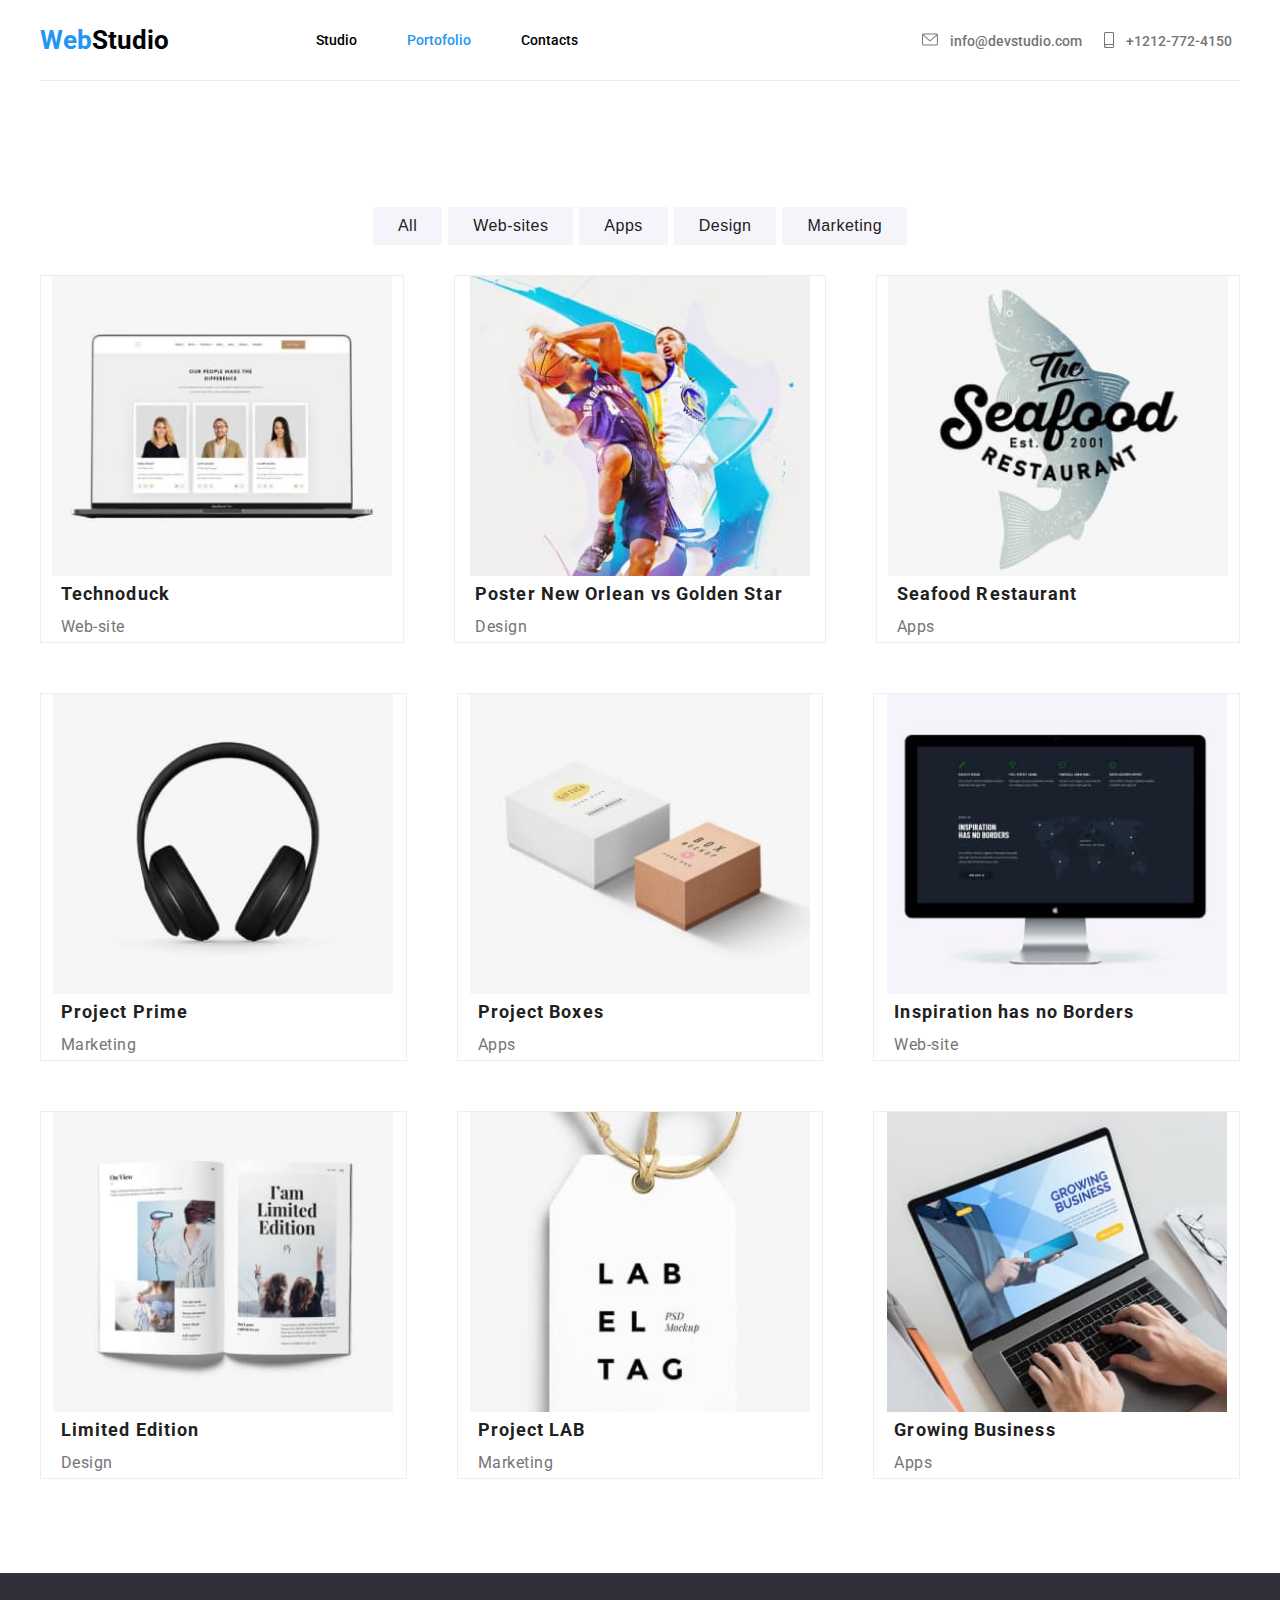
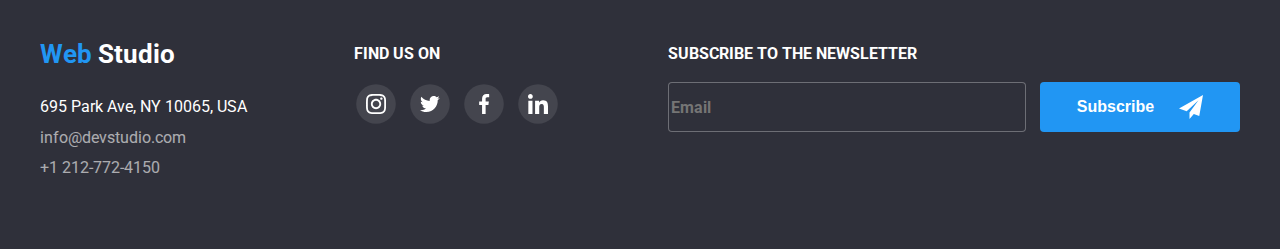
==== commit bd89c999: "update portofolio" ====
--- a/portofolio.html
+++ b/portofolio.html
@@ -33,18 +33,14 @@
       </div>
       <ul class="contact-header">
         <li>
-          <svg width="16" height="13" viewBox="0 0 16 13" fill="none" xmlns="http://www.w3.org/2000/svg">
-            <path
-              d="M14.5 0.988403H1.50001C0.672854 0.988403 0 1.66103 0 2.4879V11.4848C0 12.3117 0.672854 12.9843 1.50001 12.9843H14.5C15.3271 12.9843 16 12.3117 16 11.4848V2.4879C16 1.66103 15.3271 0.988403 14.5 0.988403ZM14.5 1.98806C14.5679 1.98806 14.6325 2.00215 14.6916 2.02675L8 7.82445L1.30833 2.02675C1.36742 2.00218 1.43204 1.98806 1.49998 1.98806H14.5ZM14.5 11.9846H1.50001C1.22414 11.9846 0.999996 11.7606 0.999996 11.4848V3.0829L7.67236 8.86363C7.76661 8.94513 7.8833 8.98566 8 8.98566C8.1167 8.98566 8.23339 8.94516 8.32764 8.86363L15 3.0829V11.4848C15 11.7606 14.7759 11.9846 14.5 11.9846Z"
-              fill="#757575" />
+          <svg width="16" height="13">
+            <use href="images_svg/symbol-defs.svg#icon-envelope-hover" />
           </svg>
           <a href="https://www.info@devstudio.com/" target="_blank" class="Mail">info@devstudio.com</a>
         </li>
         <li>
-          <svg width="10" height="16" viewBox="0 0 10 16" fill="none" xmlns="http://www.w3.org/2000/svg">
-            <path
-              d="M8.5 0H1.5C0.672848 0 0 0.672848 0 1.5V14.5C0 15.3272 0.672848 16 1.5 16H8.5C9.32715 16 10 15.3272 10 14.5V1.5C10 0.672848 9.32715 0 8.5 0ZM1.5 1H8.5C8.77588 1 9 1.22412 9 1.5V12H1V1.5C1 1.22412 1.22412 1 1.5 1ZM8.5 15H1.5C1.22412 15 1 14.7759 1 14.5V13H9V14.5C9 14.7759 8.77588 15 8.5 15Z"
-              fill="#757575" />
+          <svg width="10" height="16">
+            <use href="./images_svg/symbol-defs.svg#icon-smartphone" />
           </svg>
           <a href="tel:+1212-772-4150">+1212-772-4150</a>
         </li>
@@ -71,7 +67,7 @@
                   espionage
                   and attacks on competitors' secure servers.</p>
               </div>
-              <img src="./Images/Laptop.jpg" alt="Technoduck" />
+              <img src="./images/Laptop.jpg" alt="Technoduck" />
             </div>
             <div>
               <h3>Technoduck</h3>
@@ -85,7 +81,7 @@
                   espionage
                   and attacks on competitors' secure servers.</p>
               </div>
-            <img src="./Images/Baschetball.jpg" alt="Poster New Orlean vs Golden Star" />
+            <img src="./images/Baschetball.jpg" alt="Poster New Orlean vs Golden Star" />
             </div>
            <div>
             <h3>Poster New Orlean vs Golden Star</h3>
@@ -100,7 +96,7 @@
                   espionage
                   and attacks on competitors' secure servers.</p>
               </div>
-            <img src="./Images/Fisch.jpg" alt="Seafood Restaurant " />
+            <img src="./images/Fisch.jpg" alt="Seafood Restaurant " />
             </div>
            <div>
             <h3>Seafood Restaurant</h3>
@@ -115,7 +111,7 @@
                   espionage
                   and attacks on competitors' secure servers.</p>
               </div>
-            <img src="./Images/Headphones.jpg" alt="Project Prime" />
+            <img src="./images/Headphones.jpg" alt="Project Prime" />
              </div>
            <div>
             <h3>Project Prime</h3>
@@ -130,7 +126,7 @@
                   espionage
                   and attacks on competitors' secure servers.</p>
               </div>
-            <img src="./Images/Box.jpg" alt="Project Boxes" />
+            <img src="./images/Box.jpg" alt="Project Boxes" />
             </div>
            <div>
             <h3>Project Boxes</h3>
@@ -145,7 +141,7 @@
                   espionage
                   and attacks on competitors' secure servers.</p>
               </div>
-            <img src="./Images/I-Mac.jpg" alt="Inspiration has no Borders" />
+            <img src="./images/I-Mac.jpg" alt="Inspiration has no Borders" />
             </div>
            <div>
             <h3>Inspiration has no Borders</h3>
@@ -160,7 +156,7 @@
                   espionage
                   and attacks on competitors' secure servers.</p>
               </div>
-            <img src="./Images/Book.jpg" alt="Limited Edition" />
+            <img src="./images/Book.jpg" alt="Limited Edition" />
             </div>
            <div>
             <h3>Limited Edition</h3>
@@ -175,7 +171,7 @@
                   espionage
                   and attacks on competitors' secure servers.</p>
               </div>
-            <img src="./Images/Tag.jpg" alt="Project LAB" />
+            <img src="./images/Tag.jpg" alt="Project LAB" />
             </div>
            <div>
             <h3>Project LAB</h3>
@@ -190,7 +186,7 @@
                   espionage
                   and attacks on competitors' secure servers.</p>
               </div>
-            <img src="./Images/Write.jpg" alt="Growing Business" />
+            <img src="./images/Write.jpg" alt="Growing Business" />
             </div>
            <div>
             <h3>Growing Business</h3>
@@ -224,63 +220,24 @@
           <h4>FIND US ON</h4>
           <ul class="social-icons">
             <li class="icon">
-              <svg width="20" height="20" viewBox="0 0 20 20" fill="none" xmlns="http://www.w3.org/2000/svg">
-                <g clip-path="url(#clip0_81207_563)">
-                  <path
-                    d="M19.9804 5.88005C19.9336 4.81738 19.7617 4.0868 19.5156 3.45374C19.2616 2.78176 18.8709 2.18014 18.359 1.68002C17.8589 1.1721 17.2533 0.777435 16.5891 0.527447C15.9524 0.281274 15.2256 0.109427 14.163 0.0625732C13.0924 0.0117516 12.7525 0 10.0371 0C7.32173 0 6.98185 0.0117516 5.91521 0.0586052C4.85253 0.105459 4.12195 0.277459 3.48904 0.523479C2.81692 0.777435 2.2153 1.16814 1.71517 1.68002C1.20726 2.18014 0.812743 2.78573 0.562603 3.44992C0.31643 4.0868 0.144583 4.81341 0.0977294 5.87609C0.0469078 6.9467 0.0351562 7.28658 0.0351562 10.002C0.0351562 12.7173 0.0469078 13.0572 0.0937614 14.1239C0.140615 15.1865 0.312615 15.9171 0.558787 16.5502C0.812743 17.2221 1.20726 17.8238 1.71517 18.3239C2.2153 18.8318 2.82088 19.2265 3.48508 19.4765C4.12195 19.7226 4.84856 19.8945 5.91139 19.9413C6.97788 19.9883 7.31791 19.9999 10.0333 19.9999C12.7487 19.9999 13.0885 19.9883 14.1552 19.9413C15.2179 19.8945 15.9484 19.7226 16.5813 19.4765C17.9254 18.9568 18.9881 17.8941 19.5078 16.5502C19.7538 15.9133 19.9258 15.1865 19.9727 14.1239C20.0195 13.0572 20.0313 12.7173 20.0313 10.002C20.0313 7.28658 20.0273 6.9467 19.9804 5.88005ZM18.1794 14.0457C18.1364 15.0225 17.9723 15.5499 17.8356 15.9015C17.4995 16.7728 16.808 17.4643 15.9367 17.8004C15.5851 17.9372 15.0538 18.1012 14.0809 18.1441C13.026 18.1911 12.7096 18.2027 10.0411 18.2027C7.37255 18.2027 7.05221 18.1911 6.00113 18.1441C5.02438 18.1012 4.49693 17.9372 4.1453 17.8004C3.71171 17.6402 3.31704 17.3862 2.9967 17.0541C2.6646 16.7298 2.41065 16.3391 2.2504 15.9055C2.11365 15.5539 1.94959 15.0225 1.90671 14.0497C1.8597 12.9948 1.8481 12.6783 1.8481 10.0097C1.8481 7.34122 1.8597 7.02087 1.90671 5.96995C1.94959 4.99319 2.11365 4.46575 2.2504 4.11412C2.41065 3.68038 2.6646 3.28586 3.00067 2.96536C3.32483 2.63327 3.71553 2.37931 4.14927 2.21921C4.5009 2.08247 5.03231 1.9184 6.0051 1.87537C7.05999 1.82851 7.37652 1.81676 10.0449 1.81676C12.7174 1.81676 13.0337 1.82851 14.0848 1.87537C15.0616 1.9184 15.589 2.08247 15.9407 2.21921C16.3742 2.37931 16.7689 2.63327 17.0893 2.96536C17.4213 3.28967 17.6753 3.68038 17.8356 4.11412C17.9723 4.46575 18.1364 4.99701 18.1794 5.96995C18.2263 7.02484 18.238 7.34122 18.238 10.0097C18.238 12.6783 18.2263 12.9908 18.1794 14.0457Z"
-                    fill="white" />
-                  <path
-                    d="M10.0371 4.86414C7.20074 4.86414 4.89941 7.16531 4.89941 10.0019C4.89941 12.8384 7.20074 15.1396 10.0371 15.1396C12.8737 15.1396 15.1749 12.8384 15.1749 10.0019C15.1749 7.16531 12.8737 4.86414 10.0371 4.86414ZM10.0371 13.3346C8.19702 13.3346 6.70442 11.8421 6.70442 10.0019C6.70442 8.16159 8.19702 6.66914 10.0371 6.66914C11.8774 6.66914 13.3698 8.16159 13.3698 10.0019C13.3698 11.8421 11.8774 13.3346 10.0371 13.3346Z"
-                    fill="white" />
-                  <path
-                    d="M16.5775 4.6611C16.5775 5.32346 16.0404 5.86052 15.3779 5.86052C14.7155 5.86052 14.1785 5.32346 14.1785 4.6611C14.1785 3.99858 14.7155 3.46167 15.3779 3.46167C16.0404 3.46167 16.5775 3.99858 16.5775 4.6611Z"
-                    fill="white" />
-                </g>
-                <defs>
-                  <clipPath id="clip0_81207_563">
-                    <rect width="20" height="20" fill="white" />
-                  </clipPath>
-                </defs>
-              </svg>
-            </li>
-            <li class="icon">
-              <svg width="20" height="18" viewBox="0 0 20 18" fill="none" xmlns="http://www.w3.org/2000/svg">
-                <path
-                  d="M20 2.79875C19.2563 3.125 18.4637 3.34125 17.6375 3.44625C18.4875 2.93875 19.1363 2.14125 19.4412 1.18C18.6488 1.6525 17.7738 1.98625 16.8412 2.1725C16.0887 1.37125 15.0162 0.875 13.8462 0.875C11.5763 0.875 9.74875 2.7175 9.74875 4.97625C9.74875 5.30125 9.77625 5.61375 9.84375 5.91125C6.435 5.745 3.41875 4.11125 1.3925 1.6225C1.03875 2.23625 0.83125 2.93875 0.83125 3.695C0.83125 5.115 1.5625 6.37375 2.6525 7.1025C1.99375 7.09 1.3475 6.89875 0.8 6.5975C0.8 6.61 0.8 6.62625 0.8 6.6425C0.8 8.635 2.22125 10.29 4.085 10.6712C3.75125 10.7625 3.3875 10.8062 3.01 10.8062C2.7475 10.8062 2.4825 10.7913 2.23375 10.7362C2.765 12.36 4.2725 13.5538 6.065 13.5925C4.67 14.6838 2.89875 15.3412 0.98125 15.3412C0.645 15.3412 0.3225 15.3263 0 15.285C1.81625 16.4563 3.96875 17.125 6.29 17.125C13.835 17.125 17.96 10.875 17.96 5.4575C17.96 5.27625 17.9538 5.10125 17.945 4.9275C18.7588 4.35 19.4425 3.62875 20 2.79875Z"
-                  fill="white" />
-              </svg>
-            </li>
-            <li class="icon">
-              <svg width="20" height="20" viewBox="0 0 20 20" fill="none" xmlns="http://www.w3.org/2000/svg">
-                <g clip-path="url(#clip0_81207_553)">
-                  <path
-                    d="M13.3309 3.32083H15.1567V0.140833C14.8417 0.0975 13.7584 0 12.4967 0C9.86422 0 8.06088 1.65583 8.06088 4.69917V7.5H5.15588V11.055H8.06088V20H11.6226V11.0558H14.4101L14.8526 7.50083H11.6217V5.05167C11.6226 4.02417 11.8992 3.32083 13.3309 3.32083Z"
-                    fill="white" />
-                </g>
-                <defs>
-                  <clipPath id="clip0_81207_553">
-                    <rect width="20" height="20" fill="white" />
-                  </clipPath>
-                </defs>
+              <svg width="20" height="20">
+                <use href="./images_svg/symbol-defs.svg#icon-footer-instagram" />
+              </svg>
+            </li>
+            <li class="icon">
+              <svg width="20" height="18">
+                <use href="./images_svg/symbol-defs.svg#icon-footer-twitter" />
+              </svg>
+            </li>
+            <li class="icon">
+              <svg width="20" height="20">
+                <use href="./images_svg/symbol-defs.svg#icon-footer-facebook" />
               </svg>
   
             </li>
             <li class="icon">
-              <svg width="20" height="20" viewBox="0 0 20 20" fill="none" xmlns="http://www.w3.org/2000/svg">
-                <g clip-path="url(#clip0_81207_547)">
-                  <path
-                    d="M19.9951 20.0001V19.9993H20.0001V12.6643C20.0001 9.07593 19.2276 6.31177 15.0326 6.31177C13.0159 6.31177 11.6626 7.41843 11.1101 8.4676H11.0517V6.64677H7.07422V19.9993H11.2159V13.3876C11.2159 11.6468 11.5459 9.96343 13.7017 9.96343C15.8259 9.96343 15.8576 11.9501 15.8576 13.4993V20.0001H19.9951Z"
-                    fill="white" />
-                  <path d="M0.329956 6.64746H4.47662V20H0.329956V6.64746Z" fill="white" />
-                  <path
-                    d="M2.40167 0C1.07583 0 0 1.07583 0 2.40167C0 3.7275 1.07583 4.82583 2.40167 4.82583C3.7275 4.82583 4.80333 3.7275 4.80333 2.40167C4.8025 1.07583 3.72667 0 2.40167 0V0Z"
-                    fill="white" />
-                </g>
-                <defs>
-                  <clipPath id="clip0_81207_547">
-                    <rect width="20" height="20" fill="white" />
-                  </clipPath>
-                </defs>
+              <svg width="20" height="20">
+                <use href="./images_svg/symbol-defs.svg#icon-footer-linkedin" />
               </svg>
             </li>
           </ul>
--- a/css/styles.css
+++ b/css/styles.css
@@ -192,14 +192,16 @@
     display: inline-block;
     vertical-align: middle;
     margin-right: 8px;
+    fill: #757575;
 }
 
 .contact-header li:hover a {
      color: var(--link-hover-color);
 }
 
-.contact-header li:hover svg path {
+.contact-header li:hover svg  {
     fill: var(--link-hover-color);
+    cursor: pointer;
 }
 
 .contact-header li a {
@@ -538,12 +540,13 @@
     justify-content: center;
     width: 170px;
     height: 90px;
+    fill: #AFB1B8;
 }
 .customer-container .customer:hover {
     border-color: #2196F3;
 }
 
-.customer-container .customer:hover svg path{
+.customer-container .customer:hover svg {
     fill: #2196F3;
 }
 
@@ -681,8 +684,8 @@
     top:8px;
     right:8px;
     background: none;
-    font-size: 25px;
-    line-height: 30px;
+    font-size: 29px;
+    line-height: 18px;
 }
 
 .modal-text h2 {
@@ -692,6 +695,11 @@
     line-height: 23.44px;
     text-align: start;
 
+}
+
+.close-btn:hover {
+    color: #0060b6;
+    cursor: pointer;
 }
 
 .contact-form {
